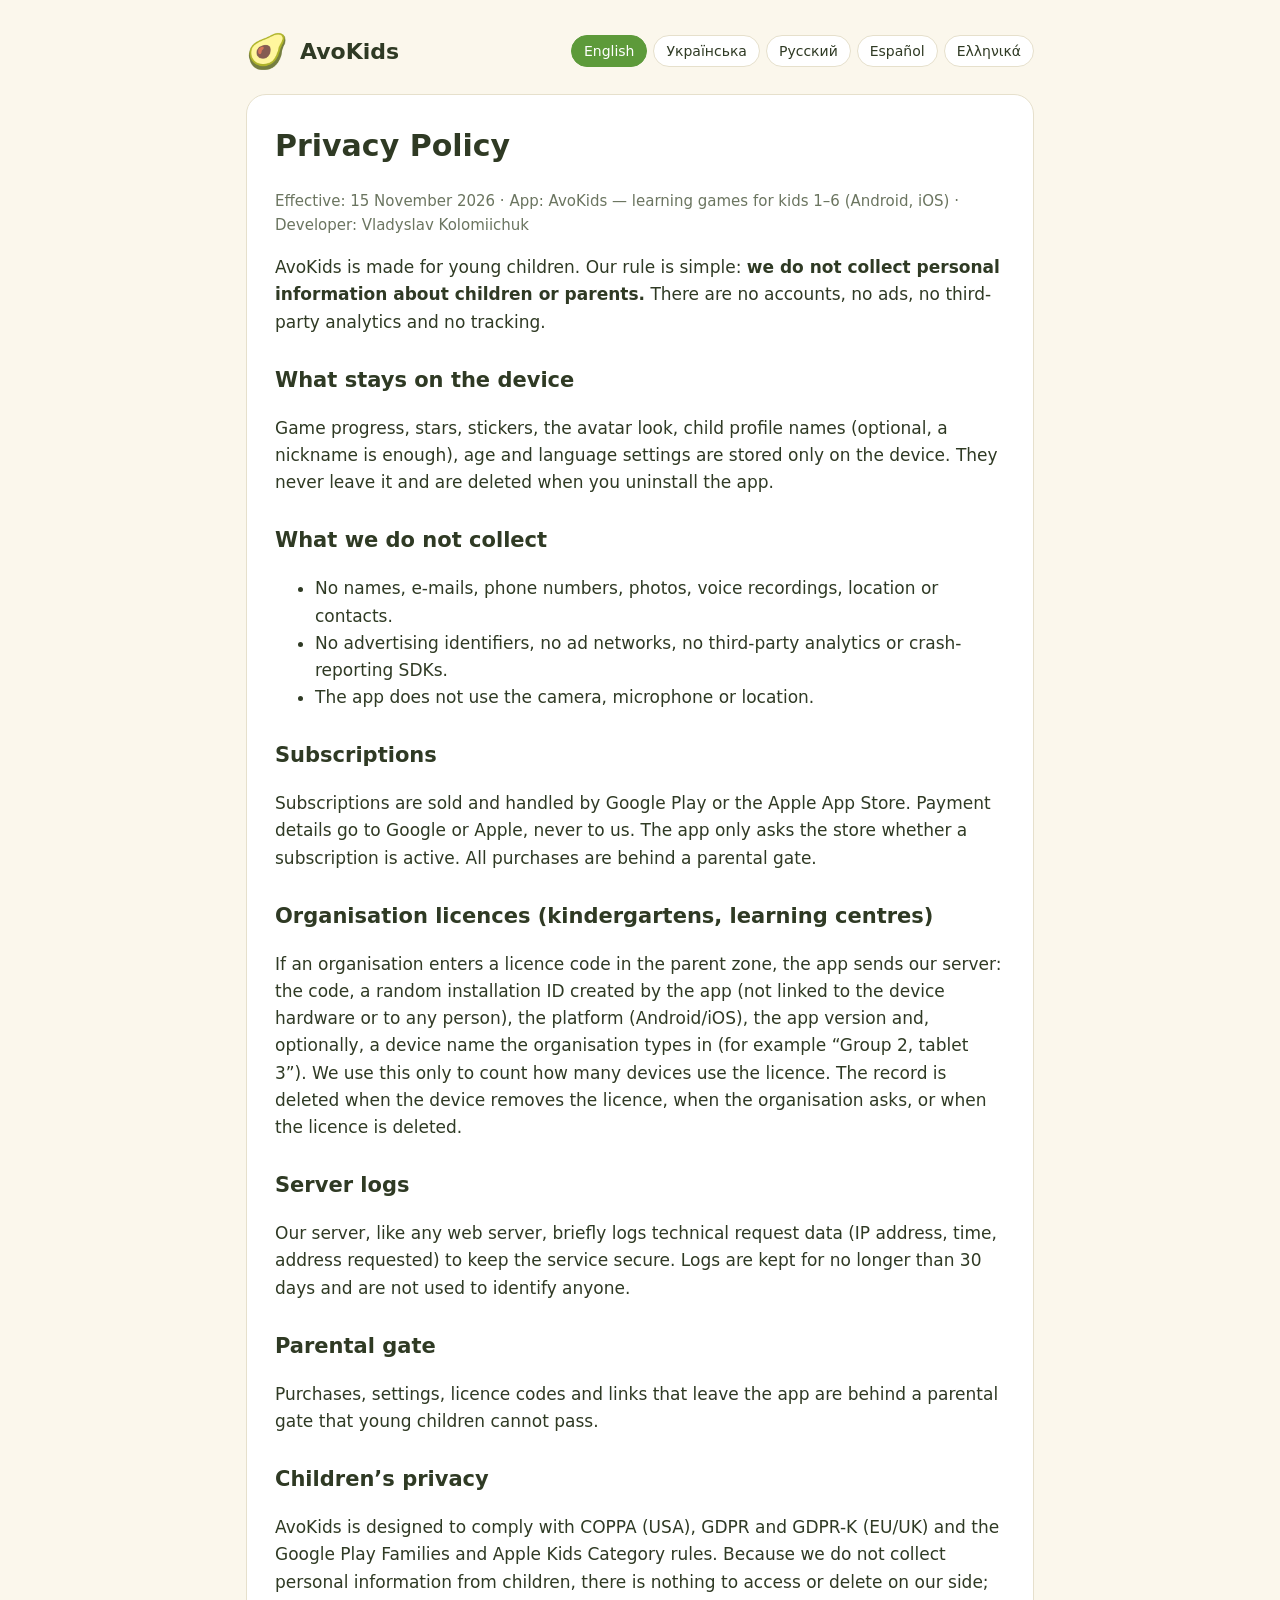
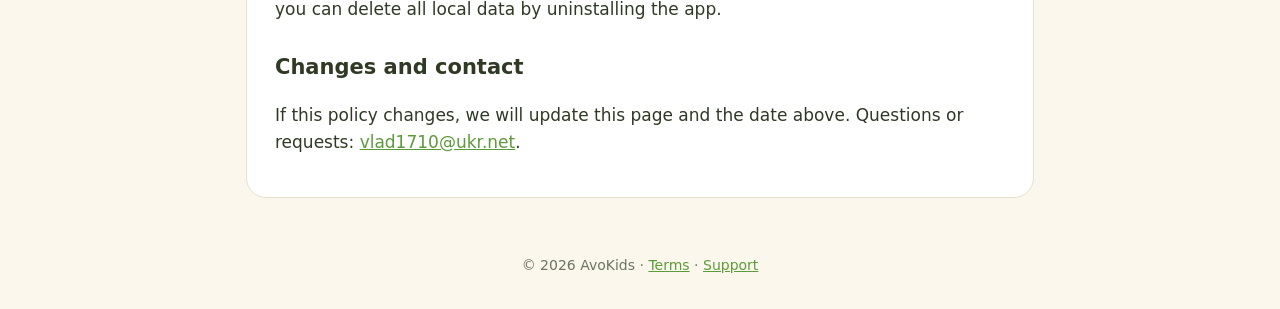
==== privacy.html @ c796e1c6 "AvoKids privacy policy, terms and support pages" ====
<!doctype html>
<html lang="en">
<head>
<meta charset="utf-8">
<meta name="viewport" content="width=device-width, initial-scale=1">
<title>AvoKids — Privacy Policy</title>
<link rel="stylesheet" href="site.css">
</head>
<body>
<header>
  <span class="logo">🥑</span><a class="name" href="index.html" data-keep-lang>AvoKids</a>
  <nav class="langs" aria-label="Language"></nav>
</header>
<main>

<article lang="en">
<h1>Privacy Policy</h1>
<p class="muted">Effective: 15 November 2026 · App: AvoKids — learning games for kids 1–6 (Android, iOS) · Developer: Vladyslav Kolomiichuk</p>
<p>AvoKids is made for young children. Our rule is simple: <strong>we do not collect personal information about children or parents.</strong> There are no accounts, no ads, no third-party analytics and no tracking.</p>

<h2>What stays on the device</h2>
<p>Game progress, stars, stickers, the avatar look, child profile names (optional, a nickname is enough), age and language settings are stored only on the device. They never leave it and are deleted when you uninstall the app.</p>

<h2>What we do not collect</h2>
<ul>
<li>No names, e-mails, phone numbers, photos, voice recordings, location or contacts.</li>
<li>No advertising identifiers, no ad networks, no third-party analytics or crash-reporting SDKs.</li>
<li>The app does not use the camera, microphone or location.</li>
</ul>

<h2>Subscriptions</h2>
<p>Subscriptions are sold and handled by Google Play or the Apple App Store. Payment details go to Google or Apple, never to us. The app only asks the store whether a subscription is active. All purchases are behind a parental gate.</p>

<h2>Organisation licences (kindergartens, learning centres)</h2>
<p>If an organisation enters a licence code in the parent zone, the app sends our server: the code, a random installation ID created by the app (not linked to the device hardware or to any person), the platform (Android/iOS), the app version and, optionally, a device name the organisation types in (for example “Group 2, tablet 3”). We use this only to count how many devices use the licence. The record is deleted when the device removes the licence, when the organisation asks, or when the licence is deleted.</p>

<h2>Server logs</h2>
<p>Our server, like any web server, briefly logs technical request data (IP address, time, address requested) to keep the service secure. Logs are kept for no longer than 30 days and are not used to identify anyone.</p>

<h2>Parental gate</h2>
<p>Purchases, settings, licence codes and links that leave the app are behind a parental gate that young children cannot pass.</p>

<h2>Children’s privacy</h2>
<p>AvoKids is designed to comply with COPPA (USA), GDPR and GDPR-K (EU/UK) and the Google Play Families and Apple Kids Category rules. Because we do not collect personal information from children, there is nothing to access or delete on our side; you can delete all local data by uninstalling the app.</p>

<h2>Changes and contact</h2>
<p>If this policy changes, we will update this page and the date above. Questions or requests: <a href="mailto:vlad1710@ukr.net">vlad1710@ukr.net</a>.</p>
</article>

<article lang="uk">
<h1>Політика конфіденційності</h1>
<p class="muted">Діє з 15 листопада 2026 · Застосунок: AvoKids — розвивальні ігри для дітей 1–6 років (Android, iOS) · Розробник: Vladyslav Kolomiichuk</p>
<p>AvoKids створено для маленьких дітей. Наше правило просте: <strong>ми не збираємо персональних даних дітей чи батьків.</strong> Немає акаунтів, реклами, сторонньої аналітики й відстеження.</p>

<h2>Що зберігається на пристрої</h2>
<p>Прогрес в іграх, зірочки, наліпки, вигляд персонажа, імена дитячих профілів (необов’язково, достатньо прізвиська), налаштування віку й мови зберігаються лише на пристрої. Вони нікуди не передаються і видаляються разом із застосунком.</p>

<h2>Чого ми не збираємо</h2>
<ul>
<li>Імен, e-mail, телефонів, фото, записів голосу, геолокації чи контактів.</li>
<li>Рекламних ідентифікаторів; немає рекламних мереж, сторонньої аналітики чи SDK для звітів про збої.</li>
<li>Застосунок не використовує камеру, мікрофон і геолокацію.</li>
</ul>

<h2>Підписки</h2>
<p>Підписки продає й обслуговує Google Play або Apple App Store. Платіжні дані отримують Google чи Apple, а не ми. Застосунок лише питає магазин, чи активна підписка. Усі покупки — за батьківським замком.</p>

<h2>Ліцензії для організацій (садочки, навчальні центри)</h2>
<p>Якщо організація вводить ліцензійний код у батьківській зоні, застосунок надсилає на наш сервер: код, випадковий ідентифікатор встановлення (не пов’язаний із «залізом» пристрою чи людиною), платформу (Android/iOS), версію застосунку й, за бажанням, назву пристрою, яку вводить організація (наприклад, «Група 2, планшет 3»). Це потрібно лише для підрахунку пристроїв за ліцензією. Запис видаляється, коли пристрій знімає ліцензію, на прохання організації або при видаленні ліцензії.</p>

<h2>Журнали сервера</h2>
<p>Наш сервер, як і будь-який вебсервер, коротко записує технічні дані запитів (IP-адресу, час, адресу запиту) для безпеки. Журнали зберігаються не довше 30 днів і не використовуються для ідентифікації.</p>

<h2>Батьківський замок</h2>
<p>Покупки, налаштування, ліцензійні коди й посилання за межі застосунку закриті батьківським замком, який маленька дитина не пройде.</p>

<h2>Конфіденційність дітей</h2>
<p>AvoKids розроблено відповідно до COPPA (США), GDPR і GDPR-K (ЄС/Велика Британія), правил Google Play Families та Apple Kids Category. Ми не збираємо персональних даних дітей, тож на нашому боці нічого переглядати чи видаляти; усі локальні дані видаляються разом із застосунком.</p>

<h2>Зміни й контакти</h2>
<p>Якщо політика зміниться, ми оновимо цю сторінку й дату вгорі. Питання та запити: <a href="mailto:vlad1710@ukr.net">vlad1710@ukr.net</a>.</p>
</article>

<article lang="ru">
<h1>Политика конфиденциальности</h1>
<p class="muted">Действует с 15 ноября 2026 · Приложение: AvoKids — развивающие игры для детей 1–6 лет (Android, iOS) · Разработчик: Vladyslav Kolomiichuk</p>
<p>AvoKids создано для маленьких детей. Наше правило простое: <strong>мы не собираем персональные данные детей и родителей.</strong> Нет аккаунтов, рекламы, сторонней аналитики и отслеживания.</p>

<h2>Что хранится на устройстве</h2>
<p>Прогресс в играх, звёздочки, наклейки, внешний вид персонажа, имена детских профилей (необязательно, достаточно прозвища), настройки возраста и языка хранятся только на устройстве. Они никуда не передаются и удаляются вместе с приложением.</p>

<h2>Что мы не собираем</h2>
<ul>
<li>Имена, e-mail, телефоны, фото, записи голоса, геолокацию и контакты.</li>
<li>Рекламные идентификаторы; нет рекламных сетей, сторонней аналитики и SDK для отчётов о сбоях.</li>
<li>Приложение не использует камеру, микрофон и геолокацию.</li>
</ul>

<h2>Подписки</h2>
<p>Подписки продаёт и обслуживает Google Play или Apple App Store. Платёжные данные получают Google или Apple, а не мы. Приложение только спрашивает магазин, активна ли подписка. Все покупки — за родительским замком.</p>

<h2>Лицензии для организаций (детские сады, учебные центры)</h2>
<p>Если организация вводит лицензионный код в родительской зоне, приложение отправляет на наш сервер: код, случайный идентификатор установки (не связан с «железом» устройства или человеком), платформу (Android/iOS), версию приложения и, по желанию, название устройства, которое вводит организация (например, «Группа 2, планшет 3»). Это нужно только для подсчёта устройств по лицензии. Запись удаляется, когда устройство снимает лицензию, по просьбе организации или при удалении лицензии.</p>

<h2>Журналы сервера</h2>
<p>Наш сервер, как любой веб-сервер, кратко записывает технические данные запросов (IP-адрес, время, адрес запроса) для безопасности. Журналы хранятся не дольше 30 дней и не используются для идентификации.</p>

<h2>Родительский замок</h2>
<p>Покупки, настройки, лицензионные коды и ссылки за пределы приложения закрыты родительским замком, который маленький ребёнок не пройдёт.</p>

<h2>Конфиденциальность детей</h2>
<p>AvoKids разработано в соответствии с COPPA (США), GDPR и GDPR-K (ЕС/Великобритания), правилами Google Play Families и Apple Kids Category. Мы не собираем персональные данные детей, поэтому на нашей стороне нечего просматривать или удалять; все локальные данные удаляются вместе с приложением.</p>

<h2>Изменения и контакты</h2>
<p>Если политика изменится, мы обновим эту страницу и дату вверху. Вопросы и запросы: <a href="mailto:vlad1710@ukr.net">vlad1710@ukr.net</a>.</p>
</article>

<article lang="es">
<h1>Política de privacidad</h1>
<p class="muted">Vigente desde el 15 de noviembre de 2026 · App: AvoKids — juegos educativos para niños de 1 a 6 años (Android, iOS) · Desarrollador: Vladyslav Kolomiichuk</p>
<p>AvoKids está hecha para niños pequeños. Nuestra regla es sencilla: <strong>no recopilamos datos personales de niños ni de padres.</strong> No hay cuentas, anuncios, analítica de terceros ni seguimiento.</p>

<h2>Lo que se queda en el dispositivo</h2>
<p>El progreso, las estrellas, las pegatinas, el aspecto del personaje, los nombres de los perfiles infantiles (opcional, basta un apodo) y los ajustes de edad e idioma se guardan solo en el dispositivo. Nunca salen de él y se borran al desinstalar la app.</p>

<h2>Lo que no recopilamos</h2>
<ul>
<li>Nombres, correos, teléfonos, fotos, grabaciones de voz, ubicación ni contactos.</li>
<li>Identificadores publicitarios; no hay redes de anuncios, analítica de terceros ni SDK de informes de errores.</li>
<li>La app no usa la cámara, el micrófono ni la ubicación.</li>
</ul>

<h2>Suscripciones</h2>
<p>Las suscripciones las vende y gestiona Google Play o Apple App Store. Los datos de pago van a Google o Apple, nunca a nosotros. La app solo consulta a la tienda si la suscripción está activa. Todas las compras están tras un control parental.</p>

<h2>Licencias para organizaciones (guarderías, centros educativos)</h2>
<p>Si una organización introduce un código de licencia en la zona de padres, la app envía a nuestro servidor: el código, un ID de instalación aleatorio creado por la app (no vinculado al hardware ni a ninguna persona), la plataforma (Android/iOS), la versión de la app y, opcionalmente, un nombre de dispositivo que escribe la organización (por ejemplo, «Grupo 2, tableta 3»). Solo lo usamos para contar los dispositivos de la licencia. El registro se borra cuando el dispositivo retira la licencia, cuando la organización lo pide o cuando se elimina la licencia.</p>

<h2>Registros del servidor</h2>
<p>Nuestro servidor, como cualquier servidor web, registra brevemente datos técnicos de las solicitudes (dirección IP, hora, dirección solicitada) por seguridad. Se conservan un máximo de 30 días y no se usan para identificar a nadie.</p>

<h2>Control parental</h2>
<p>Las compras, los ajustes, los códigos de licencia y los enlaces que salen de la app están protegidos por un control parental que los niños pequeños no pueden superar.</p>

<h2>Privacidad infantil</h2>
<p>AvoKids está diseñada para cumplir COPPA (EE. UU.), RGPD y RGPD-K (UE/Reino Unido) y las normas de Google Play Familias y la categoría Niños de Apple. Como no recopilamos datos personales de niños, no hay nada que consultar o borrar en nuestro lado; todos los datos locales se borran al desinstalar la app.</p>

<h2>Cambios y contacto</h2>
<p>Si esta política cambia, actualizaremos esta página y la fecha de arriba. Preguntas o solicitudes: <a href="mailto:vlad1710@ukr.net">vlad1710@ukr.net</a>.</p>
</article>

<article lang="el">
<h1>Πολιτική απορρήτου</h1>
<p class="muted">Ισχύει από 15 Νοεμβρίου 2026 · Εφαρμογή: AvoKids — εκπαιδευτικά παιχνίδια για παιδιά 1–6 ετών (Android, iOS) · Προγραμματιστής: Vladyslav Kolomiichuk</p>
<p>Το AvoKids φτιάχτηκε για μικρά παιδιά. Ο κανόνας μας είναι απλός: <strong>δεν συλλέγουμε προσωπικά δεδομένα παιδιών ή γονέων.</strong> Δεν υπάρχουν λογαριασμοί, διαφημίσεις, αναλυτικά τρίτων ή παρακολούθηση.</p>

<h2>Τι μένει στη συσκευή</h2>
<p>Η πρόοδος, τα αστέρια, τα αυτοκόλλητα, η εμφάνιση του χαρακτήρα, τα ονόματα των παιδικών προφίλ (προαιρετικά, αρκεί ένα ψευδώνυμο) και οι ρυθμίσεις ηλικίας και γλώσσας αποθηκεύονται μόνο στη συσκευή. Δεν φεύγουν ποτέ από αυτήν και διαγράφονται με την απεγκατάσταση.</p>

<h2>Τι δεν συλλέγουμε</h2>
<ul>
<li>Ονόματα, e-mail, τηλέφωνα, φωτογραφίες, ηχογραφήσεις, τοποθεσία ή επαφές.</li>
<li>Διαφημιστικά αναγνωριστικά· δεν υπάρχουν διαφημιστικά δίκτυα, αναλυτικά τρίτων ή SDK αναφοράς σφαλμάτων.</li>
<li>Η εφαρμογή δεν χρησιμοποιεί κάμερα, μικρόφωνο ή τοποθεσία.</li>
</ul>

<h2>Συνδρομές</h2>
<p>Τις συνδρομές τις πουλά και τις διαχειρίζεται το Google Play ή το Apple App Store. Τα στοιχεία πληρωμής πηγαίνουν στη Google ή την Apple, ποτέ σε εμάς. Η εφαρμογή ρωτά μόνο το κατάστημα αν η συνδρομή είναι ενεργή. Όλες οι αγορές βρίσκονται πίσω από γονικό έλεγχο.</p>

<h2>Άδειες για οργανισμούς (νηπιαγωγεία, εκπαιδευτικά κέντρα)</h2>
<p>Αν ένας οργανισμός εισαγάγει κωδικό άδειας στη ζώνη γονέων, η εφαρμογή στέλνει στον διακομιστή μας: τον κωδικό, ένα τυχαίο αναγνωριστικό εγκατάστασης (χωρίς σύνδεση με το υλικό ή με πρόσωπο), την πλατφόρμα (Android/iOS), την έκδοση της εφαρμογής και, προαιρετικά, ένα όνομα συσκευής που πληκτρολογεί ο οργανισμός (π.χ. «Ομάδα 2, tablet 3»). Τα χρησιμοποιούμε μόνο για να μετράμε τις συσκευές της άδειας. Η εγγραφή διαγράφεται όταν η συσκευή αφαιρεί την άδεια, όταν το ζητήσει ο οργανισμός ή όταν διαγραφεί η άδεια.</p>

<h2>Αρχεία καταγραφής</h2>
<p>Ο διακομιστής μας, όπως κάθε διακομιστής ιστού, καταγράφει για λίγο τεχνικά στοιχεία αιτημάτων (διεύθυνση IP, ώρα, ζητούμενη διεύθυνση) για λόγους ασφαλείας. Διατηρούνται έως 30 ημέρες και δεν χρησιμοποιούνται για ταυτοποίηση.</p>

<h2>Γονικός έλεγχος</h2>
<p>Οι αγορές, οι ρυθμίσεις, οι κωδικοί άδειας και οι σύνδεσμοι εκτός εφαρμογής προστατεύονται από γονικό έλεγχο που τα μικρά παιδιά δεν μπορούν να περάσουν.</p>

<h2>Απόρρητο των παιδιών</h2>
<p>Το AvoKids έχει σχεδιαστεί σύμφωνα με το COPPA (ΗΠΑ), τον ΓΚΠΔ (ΕΕ/ΗΒ) και τους κανόνες Google Play Families και Apple Kids Category. Επειδή δεν συλλέγουμε προσωπικά δεδομένα παιδιών, δεν υπάρχει τίποτα για πρόσβαση ή διαγραφή από την πλευρά μας· όλα τα τοπικά δεδομένα διαγράφονται με την απεγκατάσταση.</p>

<h2>Αλλαγές και επικοινωνία</h2>
<p>Αν αλλάξει η πολιτική, θα ενημερώσουμε αυτή τη σελίδα και την ημερομηνία. Ερωτήσεις ή αιτήματα: <a href="mailto:vlad1710@ukr.net">vlad1710@ukr.net</a>.</p>
</article>

</main>
<footer>© 2026 AvoKids · <a href="terms.html" data-keep-lang>Terms</a> · <a href="support.html" data-keep-lang>Support</a></footer>
<script src="site.js"></script>
</body>
</html>
---- site.css ----
:root {
  --bg: #fbf7ec;
  --card: #ffffff;
  --ink: #2f3a24;
  --muted: #6b7560;
  --accent: #5d9a3a;
  --accent-ink: #ffffff;
  --line: #e6e0cc;
}
@media (prefers-color-scheme: dark) {
  :root {
    --bg: #1b2016;
    --card: #242b1d;
    --ink: #eef2e6;
    --muted: #a9b39c;
    --accent: #8cc767;
    --accent-ink: #1b2016;
    --line: #36402b;
  }
}
* { box-sizing: border-box; }
body {
  margin: 0;
  background: var(--bg);
  color: var(--ink);
  font: 17px/1.6 system-ui, -apple-system, "Segoe UI", Roboto, sans-serif;
}
header {
  max-width: 820px;
  margin: 0 auto;
  padding: 24px 16px 8px;
  display: flex;
  align-items: center;
  gap: 12px;
  flex-wrap: wrap;
}
header .logo { font-size: 34px; }
header .name { font-weight: 800; font-size: 22px; margin-right: auto; }
header a.name { color: inherit; text-decoration: none; }
nav.langs { display: flex; gap: 6px; flex-wrap: wrap; }
nav.langs button {
  border: 1px solid var(--line);
  background: var(--card);
  color: var(--ink);
  border-radius: 999px;
  padding: 4px 12px;
  font: inherit;
  font-size: 14px;
  cursor: pointer;
}
nav.langs button[aria-pressed="true"] { background: var(--accent); color: var(--accent-ink); border-color: var(--accent); }
main {
  max-width: 820px;
  margin: 0 auto 48px;
  padding: 8px 16px;
}
article {
  background: var(--card);
  border: 1px solid var(--line);
  border-radius: 20px;
  padding: 8px 28px 24px;
}
article[lang]:not(.active) { display: none; }
h1 { font-size: 30px; line-height: 1.2; }
h2 { font-size: 21px; margin-top: 28px; }
a { color: var(--accent); }
.muted { color: var(--muted); font-size: 15px; }
.cards { display: grid; grid-template-columns: repeat(auto-fit, minmax(220px, 1fr)); gap: 12px; margin: 16px 0; }
.cards a {
  display: block;
  padding: 16px;
  border-radius: 16px;
  border: 1px solid var(--line);
  text-decoration: none;
  color: var(--ink);
  font-weight: 700;
}
footer { text-align: center; color: var(--muted); font-size: 14px; padding-bottom: 32px; }
@media (max-width: 560px) {
  article { padding: 4px 16px 16px; }
  h1 { font-size: 25px; }
}
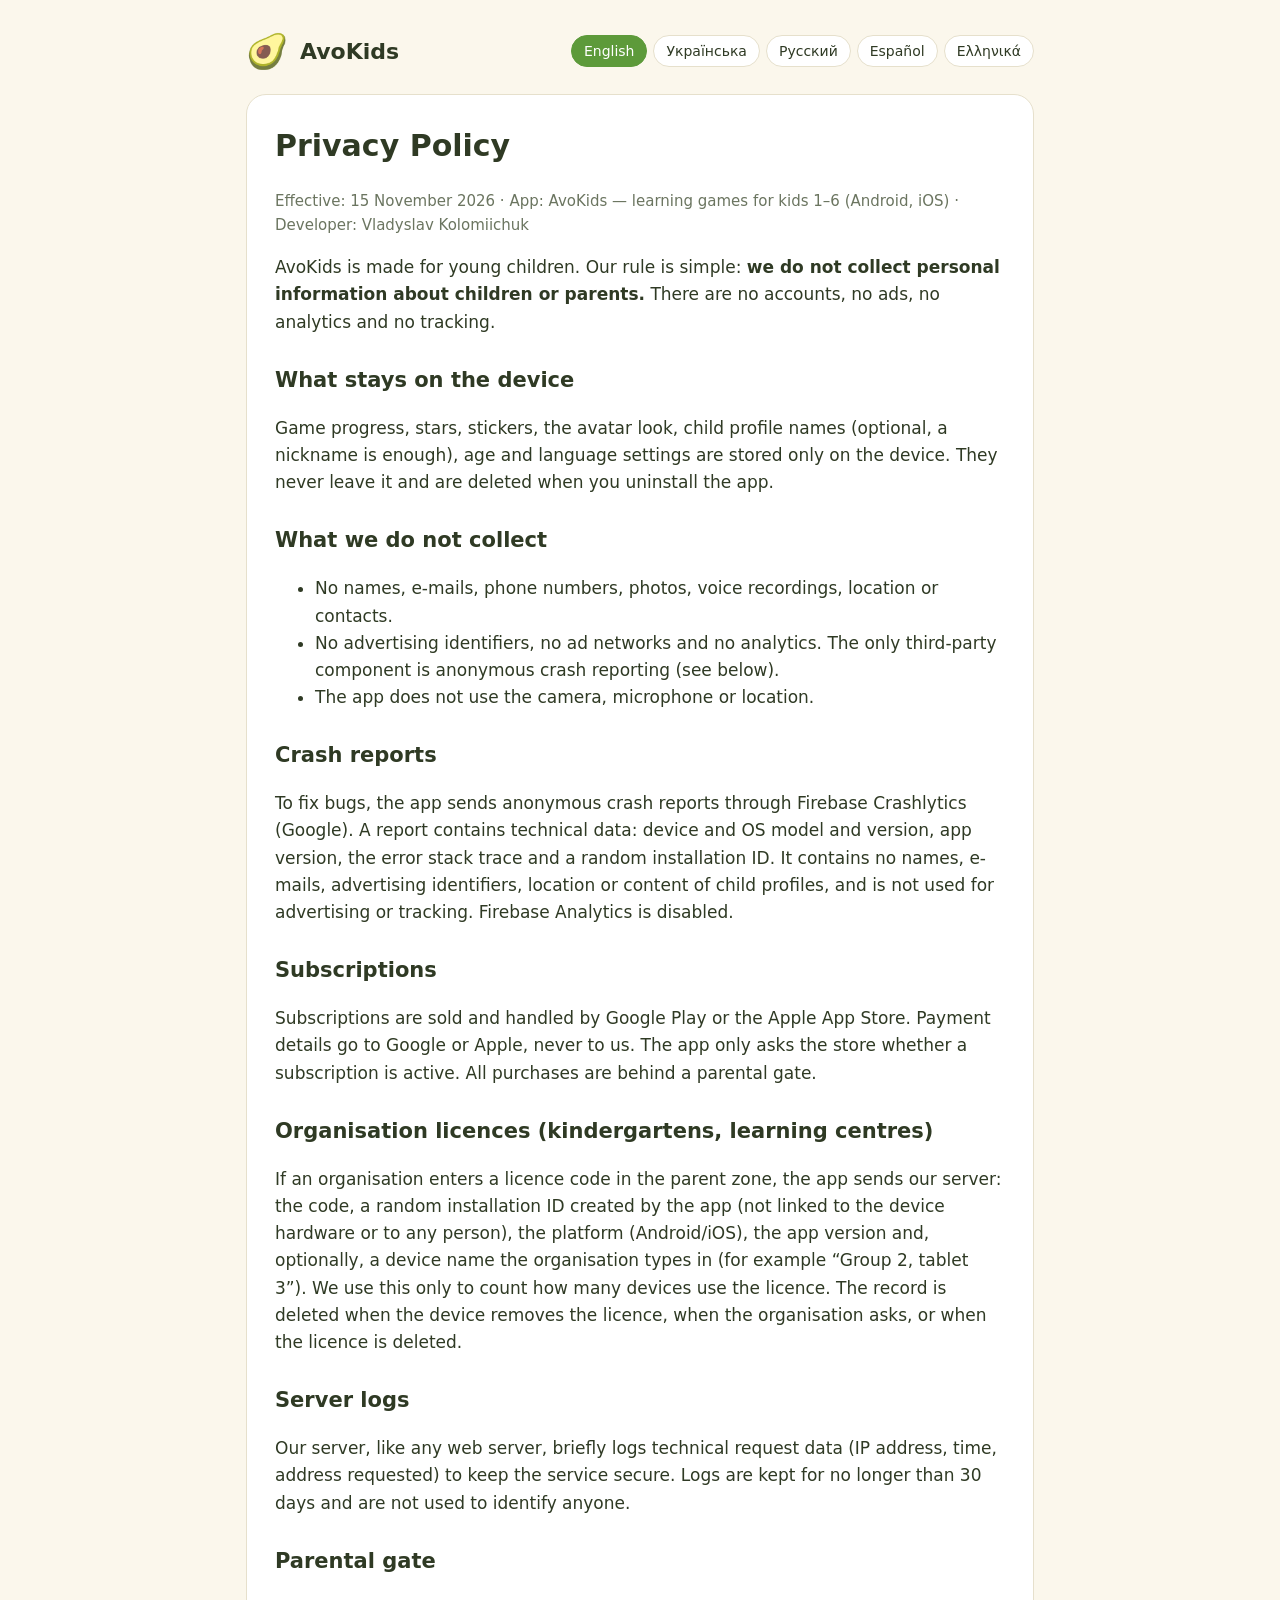
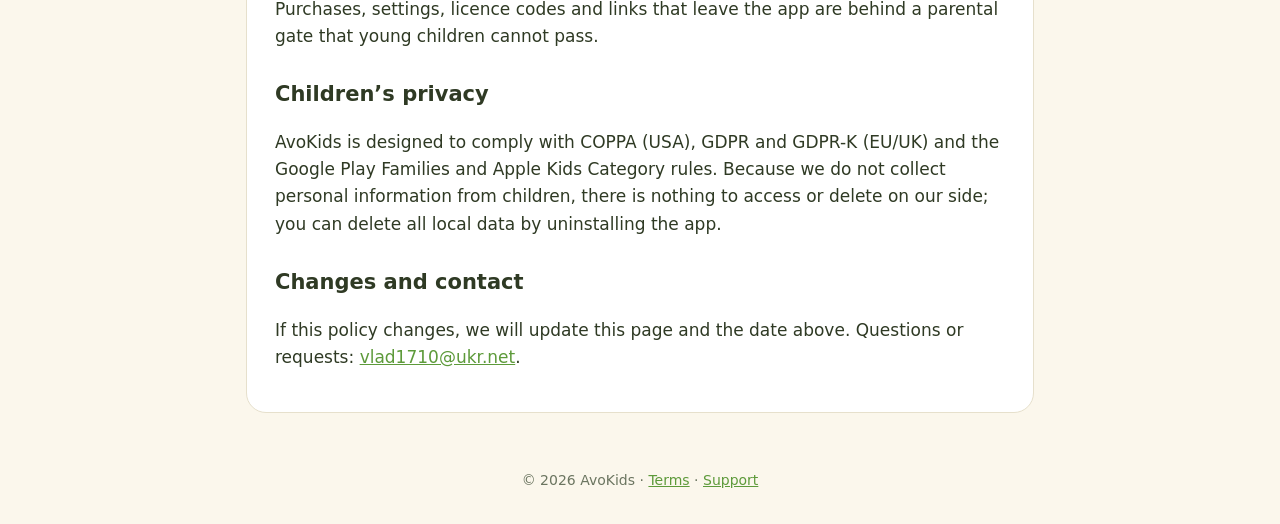
==== commit 8dc4eec4: "Privacy policy: disclose anonymous crash reports (Firebase Crashlytics), Analytics disabled" ====
--- a/privacy.html
+++ b/privacy.html
@@ -16,7 +16,7 @@
 <article lang="en">
 <h1>Privacy Policy</h1>
 <p class="muted">Effective: 15 November 2026 · App: AvoKids — learning games for kids 1–6 (Android, iOS) · Developer: Vladyslav Kolomiichuk</p>
-<p>AvoKids is made for young children. Our rule is simple: <strong>we do not collect personal information about children or parents.</strong> There are no accounts, no ads, no third-party analytics and no tracking.</p>
+<p>AvoKids is made for young children. Our rule is simple: <strong>we do not collect personal information about children or parents.</strong> There are no accounts, no ads, no analytics and no tracking.</p>
 
 <h2>What stays on the device</h2>
 <p>Game progress, stars, stickers, the avatar look, child profile names (optional, a nickname is enough), age and language settings are stored only on the device. They never leave it and are deleted when you uninstall the app.</p>
@@ -24,9 +24,12 @@
 <h2>What we do not collect</h2>
 <ul>
 <li>No names, e-mails, phone numbers, photos, voice recordings, location or contacts.</li>
-<li>No advertising identifiers, no ad networks, no third-party analytics or crash-reporting SDKs.</li>
+<li>No advertising identifiers, no ad networks and no analytics. The only third-party component is anonymous crash reporting (see below).</li>
 <li>The app does not use the camera, microphone or location.</li>
 </ul>
+
+<h2>Crash reports</h2>
+<p>To fix bugs, the app sends anonymous crash reports through Firebase Crashlytics (Google). A report contains technical data: device and OS model and version, app version, the error stack trace and a random installation ID. It contains no names, e-mails, advertising identifiers, location or content of child profiles, and is not used for advertising or tracking. Firebase Analytics is disabled.</p>
 
 <h2>Subscriptions</h2>
 <p>Subscriptions are sold and handled by Google Play or the Apple App Store. Payment details go to Google or Apple, never to us. The app only asks the store whether a subscription is active. All purchases are behind a parental gate.</p>
@@ -58,9 +61,12 @@
 <h2>Чого ми не збираємо</h2>
 <ul>
 <li>Імен, e-mail, телефонів, фото, записів голосу, геолокації чи контактів.</li>
-<li>Рекламних ідентифікаторів; немає рекламних мереж, сторонньої аналітики чи SDK для звітів про збої.</li>
+<li>Рекламних ідентифікаторів; немає рекламних мереж і аналітики. Єдиний сторонній компонент — анонімні звіти про збої (див. нижче).</li>
 <li>Застосунок не використовує камеру, мікрофон і геолокацію.</li>
 </ul>
+
+<h2>Звіти про збої</h2>
+<p>Щоб виправляти помилки, застосунок надсилає анонімні звіти про збої через Firebase Crashlytics (Google). Звіт містить технічні дані: модель і версію пристрою та системи, версію застосунку, трасування помилки та випадковий ідентифікатор встановлення. У ньому немає імен, e-mail, рекламних ідентифікаторів, геолокації чи вмісту дитячих профілів, і він не використовується для реклами чи відстеження. Firebase Analytics вимкнено.</p>
 
 <h2>Підписки</h2>
 <p>Підписки продає й обслуговує Google Play або Apple App Store. Платіжні дані отримують Google чи Apple, а не ми. Застосунок лише питає магазин, чи активна підписка. Усі покупки — за батьківським замком.</p>
@@ -92,9 +98,12 @@
 <h2>Что мы не собираем</h2>
 <ul>
 <li>Имена, e-mail, телефоны, фото, записи голоса, геолокацию и контакты.</li>
-<li>Рекламные идентификаторы; нет рекламных сетей, сторонней аналитики и SDK для отчётов о сбоях.</li>
+<li>Рекламные идентификаторы; нет рекламных сетей и аналитики. Единственный сторонний компонент — анонимные отчёты о сбоях (см. ниже).</li>
 <li>Приложение не использует камеру, микрофон и геолокацию.</li>
 </ul>
+
+<h2>Отчёты о сбоях</h2>
+<p>Чтобы исправлять ошибки, приложение отправляет анонимные отчёты о сбоях через Firebase Crashlytics (Google). Отчёт содержит технические данные: модель и версию устройства и системы, версию приложения, трассировку ошибки и случайный идентификатор установки. В нём нет имён, e-mail, рекламных идентификаторов, геолокации или содержимого детских профилей, и он не используется для рекламы или отслеживания. Firebase Analytics отключён.</p>
 
 <h2>Подписки</h2>
 <p>Подписки продаёт и обслуживает Google Play или Apple App Store. Платёжные данные получают Google или Apple, а не мы. Приложение только спрашивает магазин, активна ли подписка. Все покупки — за родительским замком.</p>
@@ -126,9 +135,12 @@
 <h2>Lo que no recopilamos</h2>
 <ul>
 <li>Nombres, correos, teléfonos, fotos, grabaciones de voz, ubicación ni contactos.</li>
-<li>Identificadores publicitarios; no hay redes de anuncios, analítica de terceros ni SDK de informes de errores.</li>
+<li>Identificadores publicitarios; no hay redes de anuncios ni analítica. El único componente de terceros son los informes anónimos de errores (ver abajo).</li>
 <li>La app no usa la cámara, el micrófono ni la ubicación.</li>
 </ul>
+
+<h2>Informes de errores</h2>
+<p>Para corregir fallos, la app envía informes anónimos de errores mediante Firebase Crashlytics (Google). El informe contiene datos técnicos: modelo y versión del dispositivo y del sistema, versión de la app, la traza del error y un identificador de instalación aleatorio. No contiene nombres, correos, identificadores publicitarios, ubicación ni contenido de los perfiles infantiles, y no se usa para publicidad ni seguimiento. Firebase Analytics está desactivado.</p>
 
 <h2>Suscripciones</h2>
 <p>Las suscripciones las vende y gestiona Google Play o Apple App Store. Los datos de pago van a Google o Apple, nunca a nosotros. La app solo consulta a la tienda si la suscripción está activa. Todas las compras están tras un control parental.</p>
@@ -160,9 +172,12 @@
 <h2>Τι δεν συλλέγουμε</h2>
 <ul>
 <li>Ονόματα, e-mail, τηλέφωνα, φωτογραφίες, ηχογραφήσεις, τοποθεσία ή επαφές.</li>
-<li>Διαφημιστικά αναγνωριστικά· δεν υπάρχουν διαφημιστικά δίκτυα, αναλυτικά τρίτων ή SDK αναφοράς σφαλμάτων.</li>
+<li>Διαφημιστικά αναγνωριστικά· δεν υπάρχουν διαφημιστικά δίκτυα ούτε αναλυτικά. Το μόνο στοιχείο τρίτου μέρους είναι οι ανώνυμες αναφορές σφαλμάτων (δείτε παρακάτω).</li>
 <li>Η εφαρμογή δεν χρησιμοποιεί κάμερα, μικρόφωνο ή τοποθεσία.</li>
 </ul>
+
+<h2>Αναφορές σφαλμάτων</h2>
+<p>Για να διορθώνουμε κρασαρίσματα, η εφαρμογή στέλνει ανώνυμες αναφορές σφαλμάτων μέσω του Firebase Crashlytics (Google). Η αναφορά περιέχει τεχνικά δεδομένα: τύπο και έκδοση συσκευής και λειτουργικού συστήματος, έκδοση της εφαρμογής, τη στοίβα κλήσεων του σφάλματος και ένα τυχαίο αναγνωριστικό εγκατάστασης. Δεν περιέχει ονόματα, e-mail, διαφημιστικά αναγνωριστικά, τοποθεσία ή περιεχόμενο από τα προφίλ των παιδιών και δεν χρησιμοποιείται για διαφήμιση ή παρακολούθηση. Το Firebase Analytics είναι απενεργοποιημένο.</p>
 
 <h2>Συνδρομές</h2>
 <p>Τις συνδρομές τις πουλά και τις διαχειρίζεται το Google Play ή το Apple App Store. Τα στοιχεία πληρωμής πηγαίνουν στη Google ή την Apple, ποτέ σε εμάς. Η εφαρμογή ρωτά μόνο το κατάστημα αν η συνδρομή είναι ενεργή. Όλες οι αγορές βρίσκονται πίσω από γονικό έλεγχο.</p>
